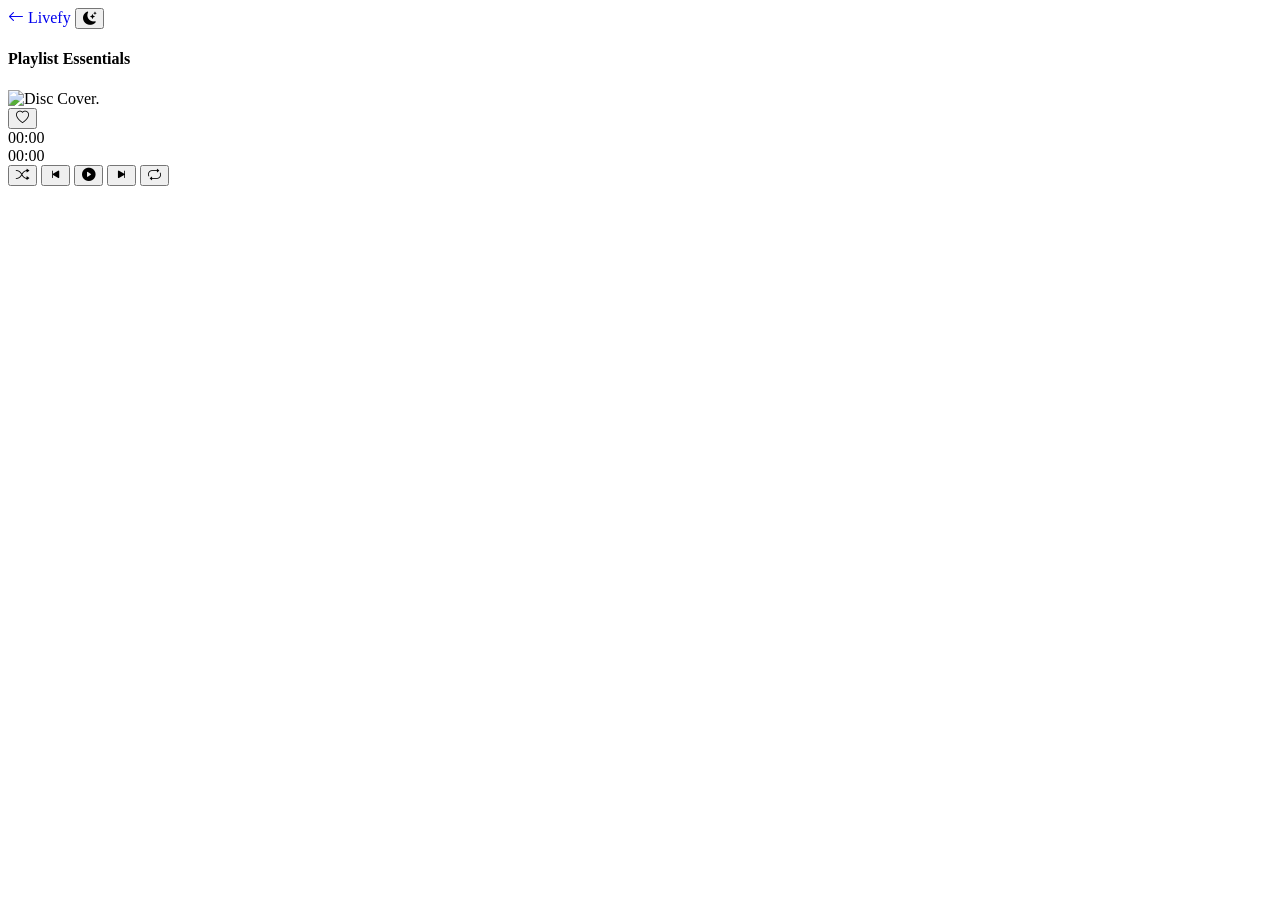
==== player.html @ 17041a27 "Feat: implementing player html with music player functions" ====
<!doctype html>
<html lang="en" data-theme="dark">
  <head>
    <meta charset="UTF-8" />
    <meta http-equiv="X-UA-Compatible" content="IE=edge" />
    <meta name="viewport" content="width=device-width, initial-scale=1.0" />
    <title>Livefy — Now Playing</title>
    <link
      rel="stylesheet"
      href="https://cdn.jsdelivr.net/npm/bootstrap-icons@1.10.2/font/bootstrap-icons.css"
    />
    <link rel="preconnect" href="https://fonts.googleapis.com" />
    <link
      href="https://fonts.googleapis.com/css2?family=Space+Grotesk:wght@500;700&display=swap"
      rel="stylesheet"
    />
    <link rel="stylesheet" href="/style.css" />
    <script src="/theme.js"></script>
  </head>
  <body>
    <header class="topbar">
      <a
        href="index.html"
        class="button icon-button"
        style="text-decoration: none"
      >
        <i class="bi bi-arrow-left"></i> Livefy
      </a>
      <button
        id="theme-toggle"
        class="button icon-button"
        aria-label="Toggle light and dark theme"
      >
        <i class="bi bi-moon-stars-fill"></i>
      </button>
    </header>

    <div class="music-container">
      <h4 id="playlist-title">Playlist Essentials</h4>
      <img id="cover" alt="Disc Cover." />
      <audio id="audio"></audio>
      <div id="below-cover">
        <div id="song-info">
          <div id="song-name"></div>
          <div id="band-name" class="light-color"></div>
        </div>
        <button id="like" class="button light-color">
          <i class="bi bi-heart"></i>
        </button>
      </div>
      <div id="progress-container">
        <div id="progress-bar">
          <div id="current-progress"></div>
        </div>
        <div id="time-box">
          <div id="song-time">00:00</div>
          <div id="total-time">00:00</div>
        </div>
      </div>
      <div id="button-container">
        <button id="shuffle" class="button">
          <i class="bi bi-shuffle"></i>
        </button>
        <button id="previous" class="button button-navigate">
          <i class="bi bi-skip-start-fill"></i>
        </button>
        <button id="play" class="button button-biggest">
          <i class="bi bi-play-circle-fill"></i>
        </button>
        <button id="next" class="button button-navigate">
          <i class="bi bi-skip-end-fill"></i>
        </button>
        <button id="repeat" class="button"><i class="bi bi-repeat"></i></button>
      </div>
    </div>

    <script src="/data.js"></script>
    <script src="/script.js"></script>
  </body>
</html>
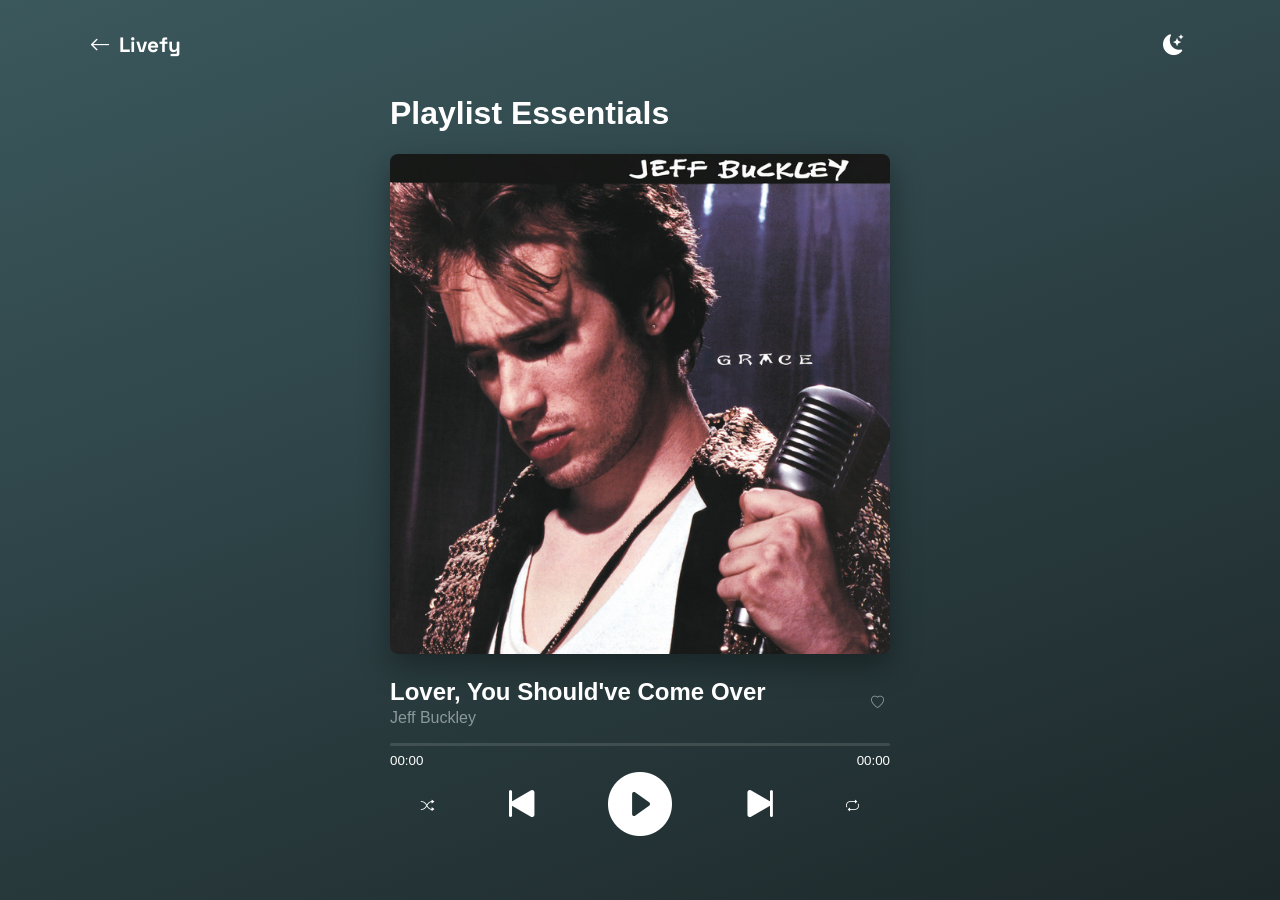
==== commit d61ae036: "feat: implementing musics and album covers, after adding html semantic, with id only for js and clas" ====
--- a/player.html
+++ b/player.html
@@ -1,80 +1,64 @@
-<!doctype html>
+<!DOCTYPE html>
 <html lang="en" data-theme="dark">
-  <head>
-    <meta charset="UTF-8" />
-    <meta http-equiv="X-UA-Compatible" content="IE=edge" />
-    <meta name="viewport" content="width=device-width, initial-scale=1.0" />
+<head>
+    <meta charset="UTF-8">
+    <meta http-equiv="X-UA-Compatible" content="IE=edge">
+    <meta name="viewport" content="width=device-width, initial-scale=1.0">
     <title>Livefy — Now Playing</title>
-    <link
-      rel="stylesheet"
-      href="https://cdn.jsdelivr.net/npm/bootstrap-icons@1.10.2/font/bootstrap-icons.css"
-    />
-    <link rel="preconnect" href="https://fonts.googleapis.com" />
-    <link
-      href="https://fonts.googleapis.com/css2?family=Space+Grotesk:wght@500;700&display=swap"
-      rel="stylesheet"
-    />
-    <link rel="stylesheet" href="/style.css" />
+    <link rel="stylesheet" href="https://cdn.jsdelivr.net/npm/bootstrap-icons@1.10.2/font/bootstrap-icons.css">
+    <link rel="preconnect" href="https://fonts.googleapis.com">
+    <link href="https://fonts.googleapis.com/css2?family=Space+Grotesk:wght@500;700&display=swap" rel="stylesheet">
+    <link rel="stylesheet" href="/style.css">
     <script src="/theme.js"></script>
-  </head>
-  <body>
+</head>
+<body>
     <header class="topbar">
-      <a
-        href="index.html"
-        class="button icon-button"
-        style="text-decoration: none"
-      >
-        <i class="bi bi-arrow-left"></i> Livefy
-      </a>
-      <button
-        id="theme-toggle"
-        class="button icon-button"
-        aria-label="Toggle light and dark theme"
-      >
-        <i class="bi bi-moon-stars-fill"></i>
-      </button>
+        <a href="index.html" class="button icon-button logo-link">
+            <i class="bi bi-arrow-left"></i> Livefy
+        </a>
+        <button id="theme-toggle" type="button" class="button icon-button" aria-label="Toggle light and dark theme">
+            <i class="bi bi-moon-stars-fill"></i>
+        </button>
     </header>
 
-    <div class="music-container">
-      <h4 id="playlist-title">Playlist Essentials</h4>
-      <img id="cover" alt="Disc Cover." />
-      <audio id="audio"></audio>
-      <div id="below-cover">
-        <div id="song-info">
-          <div id="song-name"></div>
-          <div id="band-name" class="light-color"></div>
-        </div>
-        <button id="like" class="button light-color">
-          <i class="bi bi-heart"></i>
-        </button>
-      </div>
-      <div id="progress-container">
-        <div id="progress-bar">
-          <div id="current-progress"></div>
-        </div>
-        <div id="time-box">
-          <div id="song-time">00:00</div>
-          <div id="total-time">00:00</div>
-        </div>
-      </div>
-      <div id="button-container">
-        <button id="shuffle" class="button">
-          <i class="bi bi-shuffle"></i>
-        </button>
-        <button id="previous" class="button button-navigate">
-          <i class="bi bi-skip-start-fill"></i>
-        </button>
-        <button id="play" class="button button-biggest">
-          <i class="bi bi-play-circle-fill"></i>
-        </button>
-        <button id="next" class="button button-navigate">
-          <i class="bi bi-skip-end-fill"></i>
-        </button>
-        <button id="repeat" class="button"><i class="bi bi-repeat"></i></button>
-      </div>
-    </div>
+    <main class="music-container">
+        <h1 id="playlist-title">Playlist Essentials</h1>
+
+        <figure class="cover-figure">
+            <img id="cover" class="cover-art" alt="Album cover of the current song">
+        </figure>
+        <audio id="audio"></audio>
+
+        <section class="song-meta-row" aria-label="Now playing">
+            <div>
+                <h2 id="song-name" class="song-title"></h2>
+                <p id="band-name" class="song-artist light-color"></p>
+            </div>
+            <button id="like" type="button" class="button light-color" aria-label="Like this song">
+                <i class="bi bi-heart"></i>
+            </button>
+        </section>
+
+        <section class="progress-track" id="progress-container" aria-label="Seek">
+            <div class="progress-bar">
+                <div id="current-progress" class="progress-fill"></div>
+            </div>
+            <div class="time-box">
+                <time id="song-time">00:00</time>
+                <time id="total-time">00:00</time>
+            </div>
+        </section>
+
+        <section class="playback-controls" role="group" aria-label="Playback controls">
+            <button id="shuffle" type="button" class="button" aria-label="Shuffle"><i class="bi bi-shuffle"></i></button>
+            <button id="previous" type="button" class="button button-navigate" aria-label="Previous song"><i class="bi bi-skip-start-fill"></i></button>
+            <button id="play" type="button" class="button button-biggest" aria-label="Play or pause"><i class="bi bi-play-circle-fill"></i></button>
+            <button id="next" type="button" class="button button-navigate" aria-label="Next song"><i class="bi bi-skip-end-fill"></i></button>
+            <button id="repeat" type="button" class="button" aria-label="Repeat"><i class="bi bi-repeat"></i></button>
+        </section>
+    </main>
 
     <script src="/data.js"></script>
     <script src="/script.js"></script>
-  </body>
+</body>
 </html>
--- a/style.css
+++ b/style.css
@@ -0,0 +1,177 @@
+/* Livefy — base tokens + player styles */
+
+:root {
+  --font-display: "Space Grotesk", sans-serif;
+  --font-body: -apple-system, BlinkMacSystemFont, "Segoe UI", sans-serif;
+}
+
+html[data-theme="dark"] {
+  --bg-start: #3b585d;
+  --bg-end: #1d282a;
+  --text: #ffffff;
+  --text-muted: #8b999c;
+  --accent: #00b76b;
+  --surface: rgba(255, 255, 255, 0.06);
+  --surface-hover: rgba(255, 255, 255, 0.12);
+  --shadow: rgba(0, 0, 0, 0.35);
+}
+
+html[data-theme="light"] {
+  --bg-start: #eaf1f0;
+  --bg-end: #d3e2df;
+  --text: #1d282a;
+  --text-muted: #5b6e71;
+  --accent: #00905a;
+  --surface: rgba(29, 40, 42, 0.05);
+  --surface-hover: rgba(29, 40, 42, 0.09);
+  --shadow: rgba(29, 40, 42, 0.15);
+}
+
+* {
+  box-sizing: border-box;
+}
+
+body {
+  background: linear-gradient(160deg, var(--bg-start), var(--bg-end));
+  min-height: 100vh;
+  margin: 0;
+  color: var(--text);
+  font-family: var(--font-body);
+  display: flex;
+  flex-direction: column;
+  align-items: center;
+  transition: background 0.3s ease, color 0.3s ease;
+}
+
+button {
+  background-color: inherit;
+  color: inherit;
+  border: none;
+  font-family: inherit;
+}
+
+.button {
+  cursor: pointer;
+}
+
+.light-color {
+  color: var(--text-muted);
+}
+
+/* Shared top bar (home + player) */
+.topbar {
+  width: min(1100px, 92vw);
+  display: flex;
+  justify-content: space-between;
+  align-items: center;
+  padding: 2em 0 1em;
+}
+
+.logo {
+  font-family: var(--font-display);
+  font-weight: 700;
+  font-size: 1.6em;
+  letter-spacing: -0.02em;
+  text-decoration: none;
+  color: var(--text);
+}
+
+.logo .dot {
+  color: var(--accent);
+}
+
+.logo-link {
+  text-decoration: none;
+  color: var(--text);
+  font-family: var(--font-display);
+  font-weight: 700;
+}
+
+.icon-button {
+  font-size: 1.3em;
+  display: flex;
+  align-items: center;
+  gap: 0.4em;
+}
+
+/* ---- Player page ---- */
+
+.music-container {
+  width: min(500px, 92vw);
+}
+
+.song-meta-row {
+  display: flex;
+  flex-direction: row;
+  justify-content: space-between;
+  align-items: center;
+  margin: 1.5em 0 1em 0;
+}
+
+.song-title {
+  font-size: 1.5em;
+  font-weight: bolder;
+  margin: 0;
+}
+
+.song-artist {
+  margin: 0.2em 0 0;
+}
+
+.playback-controls {
+  display: flex;
+  flex-direction: row;
+  justify-content: space-around;
+  align-items: center;
+}
+
+.button-navigate {
+  font-size: 3em;
+}
+
+.button-biggest {
+  font-size: 4em;
+}
+
+.cover-figure {
+  margin: 0;
+}
+
+.cover-art {
+  width: 100%;
+  border-radius: 8px;
+  box-shadow: 0 12px 30px var(--shadow);
+  background: var(--surface);
+  display: block;
+}
+
+.progress-track {
+  cursor: pointer;
+}
+
+.progress-bar {
+  background-color: var(--surface-hover);
+  height: 3px;
+  width: 100%;
+  border-radius: 15px;
+}
+
+.progress-fill {
+  --progress: 0%;
+  background-color: var(--text);
+  height: inherit;
+  width: var(--progress);
+  border-radius: inherit;
+}
+
+.button-active {
+  color: var(--accent);
+}
+
+.time-box {
+  display: flex;
+  flex-direction: row;
+  justify-content: space-between;
+  font-size: smaller;
+  margin-top: 0.5em;
+}
